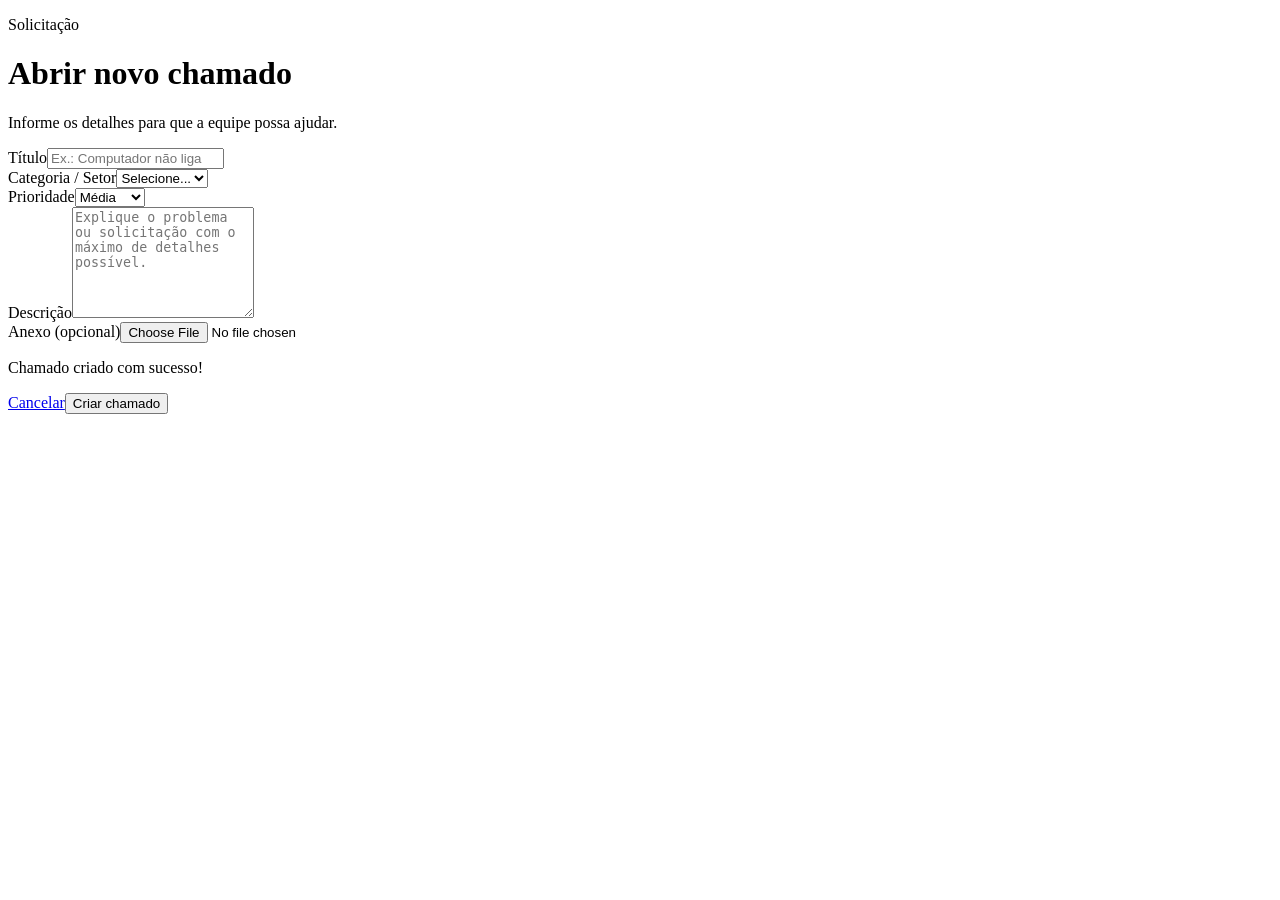
==== AHR-Solutions/novo-chamado.html @ e3c9f8b6 "primeiro commit" ====
<!DOCTYPE html>
<html lang="pt-BR">
<head>
  <meta charset="UTF-8"><meta name="viewport" content="width=device-width, initial-scale=1.0">
  <title>AHR Solutions | Novo Chamado</title>
  <link rel="stylesheet" href="css/style.css"><link rel="stylesheet" href="css/responsive.css">
</head>
<body>
  <div id="appShell"></div>
  <main class="main-content">
    <header class="page-header"><div><p class="eyebrow">Solicitação</p><h1>Abrir novo chamado</h1><p>Informe os detalhes para que a equipe possa ajudar.</p></div></header>
    <section class="card form-card">
      <form id="newTicketForm" class="form">
        <div class="form-group"><label for="title">Título</label><input id="title" required maxlength="100" placeholder="Ex.: Computador não liga"></div>
        <div class="form-grid">
          <div class="form-group"><label for="category">Categoria / Setor</label><select id="category" required><option value="">Selecione...</option><option>TI</option><option>RH</option><option>Financeiro</option><option>Facilities</option></select></div>
          <div class="form-group"><label for="priority">Prioridade</label><select id="priority" required><option>Baixa</option><option selected>Média</option><option>Alta</option><option>Urgente</option></select></div>
        </div>
        <div class="form-group"><label for="description">Descrição</label><textarea id="description" rows="7" required placeholder="Explique o problema ou solicitação com o máximo de detalhes possível."></textarea></div>
        <div class="form-group"><label for="attachment">Anexo (opcional)</label><input id="attachment" type="file"></div>
        <p id="ticketSuccess" class="success-message hidden">Chamado criado com sucesso!</p>
        <div class="form-actions"><a href="chamados.html" class="btn btn-secondary">Cancelar</a><button class="btn btn-primary" type="submit">Criar chamado</button></div>
      </form>
    </section>
  </main>
  <script src="js/app.js"></script><script src="js/novo-chamado.js"></script>
</body>
</html>
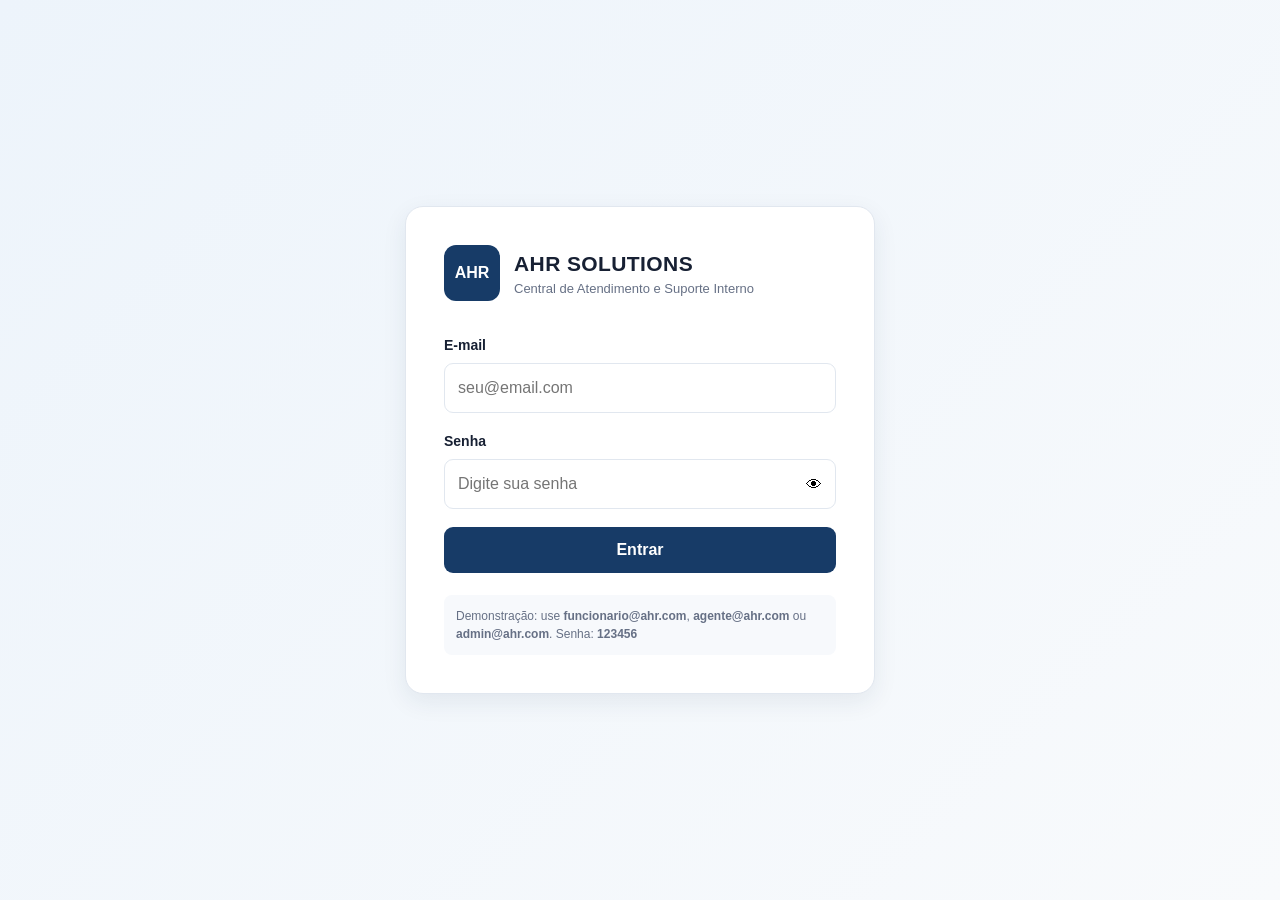
==== commit 5bfffd21: "integração com backend (Criação de chamados ja integrada com banco de dados e front)" ====
--- a/AHR-Solutions/novo-chamado.html
+++ b/AHR-Solutions/novo-chamado.html
@@ -1,28 +1,229 @@
 <!DOCTYPE html>
 <html lang="pt-BR">
+
 <head>
-  <meta charset="UTF-8"><meta name="viewport" content="width=device-width, initial-scale=1.0">
+  <meta charset="UTF-8">
+  <meta name="viewport" content="width=device-width, initial-scale=1.0">
+
   <title>AHR Solutions | Novo Chamado</title>
-  <link rel="stylesheet" href="css/style.css"><link rel="stylesheet" href="css/responsive.css">
+
+  <link rel="stylesheet" href="css/style.css">
+  <link rel="stylesheet" href="css/responsive.css">
 </head>
+
 <body>
+
   <div id="appShell"></div>
+
   <main class="main-content">
-    <header class="page-header"><div><p class="eyebrow">Solicitação</p><h1>Abrir novo chamado</h1><p>Informe os detalhes para que a equipe possa ajudar.</p></div></header>
+
+    <header class="page-header">
+      <div>
+        <p class="eyebrow">Solicitação</p>
+
+        <h1>Abrir novo chamado</h1>
+
+        <p>
+          Informe os detalhes para que a equipe possa ajudar.
+        </p>
+      </div>
+    </header>
+
     <section class="card form-card">
+
       <form id="newTicketForm" class="form">
-        <div class="form-group"><label for="title">Título</label><input id="title" required maxlength="100" placeholder="Ex.: Computador não liga"></div>
+
+        <!-- TÍTULO -->
+        <div class="form-group">
+
+          <label for="title">
+            Título
+          </label>
+
+          <input
+            id="title"
+            type="text"
+            required
+            maxlength="100"
+            placeholder="Ex.: Computador não liga"
+          >
+
+        </div>
+
+
         <div class="form-grid">
-          <div class="form-group"><label for="category">Categoria / Setor</label><select id="category" required><option value="">Selecione...</option><option>TI</option><option>RH</option><option>Financeiro</option><option>Facilities</option></select></div>
-          <div class="form-group"><label for="priority">Prioridade</label><select id="priority" required><option>Baixa</option><option selected>Média</option><option>Alta</option><option>Urgente</option></select></div>
-        </div>
-        <div class="form-group"><label for="description">Descrição</label><textarea id="description" rows="7" required placeholder="Explique o problema ou solicitação com o máximo de detalhes possível."></textarea></div>
-        <div class="form-group"><label for="attachment">Anexo (opcional)</label><input id="attachment" type="file"></div>
-        <p id="ticketSuccess" class="success-message hidden">Chamado criado com sucesso!</p>
-        <div class="form-actions"><a href="chamados.html" class="btn btn-secondary">Cancelar</a><button class="btn btn-primary" type="submit">Criar chamado</button></div>
+
+          <!-- CATEGORIA -->
+          <div class="form-group">
+
+            <label for="category">
+              Categoria
+            </label>
+
+            <select id="category" required>
+
+              <option value="">
+                Selecione...
+              </option>
+
+              <optgroup label="TI">
+
+                <option value="1">
+                  Hardware
+                </option>
+
+                <option value="2">
+                  Software
+                </option>
+
+                <option value="3">
+                  Rede
+                </option>
+
+              </optgroup>
+
+
+              <optgroup label="RH">
+
+                <option value="4">
+                  Documentação
+                </option>
+
+                <option value="5">
+                  Benefícios
+                </option>
+
+              </optgroup>
+
+
+              <optgroup label="Financeiro">
+
+                <option value="6">
+                  Pagamentos
+                </option>
+
+                <option value="7">
+                  Reembolsos
+                </option>
+
+              </optgroup>
+
+
+              <optgroup label="Facilities">
+
+                <option value="8">
+                  Manutenção
+                </option>
+
+              </optgroup>
+
+            </select>
+
+          </div>
+
+
+          <!-- PRIORIDADE -->
+          <div class="form-group">
+
+            <label for="priority">
+              Prioridade
+            </label>
+
+            <select id="priority" required>
+
+              <option value="BAIXA">
+                Baixa
+              </option>
+
+              <option value="MEDIA" selected>
+                Média
+              </option>
+
+              <option value="ALTA">
+                Alta
+              </option>
+
+              <option value="URGENTE">
+                Urgente
+              </option>
+
+            </select>
+
+          </div>
+
+        </div>
+
+
+        <!-- DESCRIÇÃO -->
+        <div class="form-group">
+
+          <label for="description">
+            Descrição
+          </label>
+
+          <textarea
+            id="description"
+            rows="7"
+            required
+            placeholder="Explique o problema ou solicitação com o máximo de detalhes possível."
+          ></textarea>
+
+        </div>
+
+
+        <!-- ANEXO -->
+        <div class="form-group">
+
+          <label for="attachment">
+            Anexo (opcional)
+          </label>
+
+          <input
+            id="attachment"
+            type="file"
+          >
+
+        </div>
+
+
+        <!-- MENSAGEM DE SUCESSO -->
+        <p
+          id="ticketSuccess"
+          class="success-message hidden"
+        >
+          Chamado criado com sucesso!
+        </p>
+
+
+        <!-- BOTÕES -->
+        <div class="form-actions">
+
+          <a
+            href="chamados.html"
+            class="btn btn-secondary"
+          >
+            Cancelar
+          </a>
+
+          <button
+            class="btn btn-primary"
+            type="submit"
+          >
+            Criar chamado
+          </button>
+
+        </div>
+
       </form>
+
     </section>
+
   </main>
-  <script src="js/app.js"></script><script src="js/novo-chamado.js"></script>
+
+
+  <script src="js/app.js"></script>
+  <script src="js/novo-chamado.js"></script>
+
 </body>
-</html>
+
+</html>
--- a/AHR-Solutions/css/style.css
+++ b/AHR-Solutions/css/style.css
@@ -0,0 +1,131 @@
+/* =========================================================
+   AHR SOLUTIONS - ESTILO PRINCIPAL
+   CSS puro e comentado para facilitar o estudo da equipe.
+   ========================================================= */
+
+:root {
+  --primary: #173b67;
+  --primary-dark: #0f2948;
+  --accent: #2d78c8;
+  --background: #f4f7fb;
+  --surface: #ffffff;
+  --text: #172033;
+  --muted: #667085;
+  --border: #e1e7ef;
+  --success: #1f8a55;
+  --warning: #b7791f;
+  --danger: #c83d3d;
+  --shadow: 0 8px 25px rgba(20, 45, 75, .08);
+  --radius: 12px;
+}
+
+* { box-sizing: border-box; margin: 0; padding: 0; }
+body { font-family: Arial, Helvetica, sans-serif; background: var(--background); color: var(--text); line-height: 1.5; }
+a { color: var(--accent); text-decoration: none; }
+button, input, select, textarea { font: inherit; }
+button { cursor: pointer; }
+
+.login-page { min-height: 100vh; display: grid; place-items: center; background: linear-gradient(135deg, #edf4fb, #f8fafc); }
+.login-container { width: 100%; padding: 24px; }
+.login-card { max-width: 470px; margin: auto; background: var(--surface); padding: 38px; border-radius: 18px; box-shadow: var(--shadow); border: 1px solid var(--border); }
+.brand { display: flex; align-items: center; gap: 14px; margin-bottom: 34px; }
+.brand-mark { width: 56px; height: 56px; display: grid; place-items: center; background: var(--primary); color: white; border-radius: 12px; font-weight: 800; }
+.brand h1 { font-size: 21px; letter-spacing: .4px; }
+.brand p { color: var(--muted); font-size: 13px; }
+
+.form { display: grid; gap: 18px; }
+.form-group { display: grid; gap: 7px; }
+.form-group label { font-weight: 700; font-size: 14px; }
+.form-group input, .form-group select, .form-group textarea, .filters input, .filters select {
+  width: 100%; border: 1px solid var(--border); border-radius: 9px; padding: 12px 13px; background: #fff; color: var(--text); outline: none;
+}
+.form-group input:focus, .form-group select:focus, .form-group textarea:focus, .filters input:focus, .filters select:focus { border-color: var(--accent); box-shadow: 0 0 0 3px rgba(45,120,200,.1); }
+.password-field { position: relative; }
+.password-field input { padding-right: 45px; }
+.password-toggle { position: absolute; right: 7px; top: 7px; border: 0; background: transparent; padding: 7px; }
+.btn { display: inline-flex; align-items: center; justify-content: center; gap: 8px; border: 0; border-radius: 9px; padding: 11px 17px; font-weight: 700; transition: transform .15s, opacity .15s; }
+.btn:hover { transform: translateY(-1px); }
+.btn-primary { background: var(--primary); color: #fff; }
+.btn-secondary { background: #eef3f8; color: var(--primary); }
+.btn-full { width: 100%; }
+.form-error { color: var(--danger); font-size: 13px; }
+.demo-hint { margin-top: 22px; color: var(--muted); font-size: 12px; background: #f7f9fc; padding: 12px; border-radius: 8px; }
+.hidden { display: none !important; }
+.success-message { color: var(--success); background: #eaf7f0; border-radius: 8px; padding: 10px 12px; font-size: 14px; }
+
+#appShell { position: fixed; inset: 0 auto 0 0; width: 245px; }
+.sidebar { height: 100%; background: var(--primary); color: #fff; padding: 24px 16px; display: flex; flex-direction: column; }
+.sidebar-brand { padding: 5px 10px 25px; border-bottom: 1px solid rgba(255,255,255,.12); }
+.sidebar-brand strong { display: block; font-size: 19px; }
+.sidebar-brand span { font-size: 11px; opacity: .72; }
+.nav { display: grid; gap: 5px; margin-top: 22px; }
+.nav a { color: rgba(255,255,255,.82); padding: 11px 12px; border-radius: 8px; font-size: 14px; }
+.nav a:hover, .nav a.active { background: rgba(255,255,255,.12); color: #fff; }
+.sidebar-bottom { margin-top: auto; border-top: 1px solid rgba(255,255,255,.12); padding-top: 15px; }
+.user-box { padding: 10px 12px; }
+.user-box strong { display: block; font-size: 14px; }
+.user-box small { opacity: .7; }
+.logout { width: 100%; margin-top: 8px; border: 1px solid rgba(255,255,255,.2); background: transparent; color: white; padding: 9px; border-radius: 8px; }
+
+.main-content { margin-left: 245px; padding: 34px; min-height: 100vh; }
+.page-header { display: flex; justify-content: space-between; align-items: center; gap: 20px; margin-bottom: 28px; }
+.page-header h1 { font-size: 30px; margin: 2px 0 5px; }
+.page-header p:not(.eyebrow) { color: var(--muted); }
+.eyebrow { color: var(--accent); text-transform: uppercase; font-size: 11px; font-weight: 800; letter-spacing: 1px; }
+
+.stats-grid { display: grid; grid-template-columns: repeat(4, 1fr); gap: 16px; margin-bottom: 20px; }
+.stat-card, .card { background: var(--surface); border: 1px solid var(--border); border-radius: var(--radius); box-shadow: var(--shadow); }
+.stat-card { padding: 20px; }
+.stat-card span, .stat-card small { display: block; color: var(--muted); }
+.stat-card strong { display: block; font-size: 30px; margin: 5px 0; color: var(--primary); }
+
+.content-grid { display: grid; grid-template-columns: minmax(0, 2fr) minmax(280px, 1fr); gap: 20px; }
+.detail-grid { align-items: start; }
+.content-grid > div { display: grid; gap: 20px; }
+.card { padding: 22px; }
+.card h2 { font-size: 18px; margin-bottom: 7px; }
+.card > p { color: var(--muted); }
+.section-heading { display: flex; justify-content: space-between; align-items: center; gap: 12px; margin-bottom: 18px; }
+.section-heading p { color: var(--muted); font-size: 13px; }
+
+.table-wrap { overflow-x: auto; }
+table { width: 100%; border-collapse: collapse; min-width: 650px; }
+th, td { text-align: left; padding: 13px 10px; border-bottom: 1px solid var(--border); font-size: 13px; }
+th { color: var(--muted); font-size: 11px; text-transform: uppercase; letter-spacing: .5px; }
+tbody tr:hover { background: #fafcff; }
+
+.badge { display: inline-block; padding: 5px 9px; border-radius: 999px; font-size: 11px; font-weight: 800; }
+.badge-open { background: #eaf2fb; color: #28649b; }
+.badge-progress { background: #e9eef9; color: #31558d; }
+.badge-waiting { background: #fff5df; color: var(--warning); }
+.badge-success { background: #e8f6ef; color: var(--success); }
+.badge-danger { background: #fdecec; color: var(--danger); }
+.priority-low { color: var(--success); }
+.priority-medium { color: var(--warning); }
+.priority-high, .priority-urgent { color: var(--danger); font-weight: 800; }
+
+.filters { display: grid; grid-template-columns: 2fr 1fr 1fr; gap: 10px; margin-bottom: 20px; }
+.form-grid { display: grid; grid-template-columns: 1fr 1fr; gap: 16px; }
+.form-card { max-width: 850px; }
+.form-actions { display: flex; justify-content: flex-end; gap: 10px; }
+textarea { resize: vertical; }
+
+.progress-list { display: grid; gap: 18px; margin-top: 15px; }
+.progress-label { display: flex; justify-content: space-between; font-size: 13px; margin-bottom: 7px; }
+.progress-label strong { color: var(--muted); }
+.progress { height: 8px; background: #e9eef4; border-radius: 99px; overflow: hidden; }
+.progress i { display: block; height: 100%; background: var(--accent); border-radius: inherit; }
+
+.ticket-meta { display: grid; grid-template-columns: repeat(3, 1fr); gap: 12px; padding-bottom: 20px; margin-bottom: 20px; border-bottom: 1px solid var(--border); }
+.ticket-meta span { color: var(--muted); font-size: 13px; }
+.ticket-meta strong { display: block; color: var(--text); margin-bottom: 3px; }
+
+.timeline { display: grid; gap: 22px; margin: 20px 0; }
+.timeline-item { position: relative; display: grid; grid-template-columns: 18px 1fr; gap: 12px; }
+.timeline-dot { width: 12px; height: 12px; margin-top: 4px; background: var(--accent); border-radius: 50%; }
+.timeline-item small { display: block; color: var(--muted); font-size: 11px; }
+.timeline-item p { margin-top: 5px; color: #3f4b5e; font-size: 14px; }
+.comment-form { border-top: 1px solid var(--border); padding-top: 18px; display: grid; gap: 10px; }
+
+.simple-list { list-style: none; display: grid; gap: 8px; margin-top: 15px; }
+.simple-list li { display: flex; justify-content: space-between; padding: 12px; background: #f7f9fc; border-radius: 8px; font-size: 13px; }
--- a/AHR-Solutions/css/responsive.css
+++ b/AHR-Solutions/css/responsive.css
@@ -0,0 +1,24 @@
+/* Regras para celular e telas menores */
+@media (max-width: 1000px) {
+  #appShell { position: static; width: 100%; }
+  .sidebar { height: auto; }
+  .nav { grid-template-columns: repeat(3, 1fr); }
+  .sidebar-bottom { margin-top: 12px; }
+  .main-content { margin-left: 0; padding: 24px; }
+  .stats-grid { grid-template-columns: repeat(2, 1fr); }
+  .content-grid { grid-template-columns: 1fr; }
+}
+
+@media (max-width: 650px) {
+  .login-card { padding: 26px 20px; }
+  .brand h1 { font-size: 18px; }
+  .page-header { align-items: flex-start; flex-direction: column; }
+  .page-header h1 { font-size: 25px; }
+  .stats-grid { grid-template-columns: 1fr 1fr; gap: 10px; }
+  .stat-card { padding: 15px; }
+  .stat-card strong { font-size: 24px; }
+  .nav { grid-template-columns: 1fr 1fr; }
+  .filters, .form-grid, .ticket-meta { grid-template-columns: 1fr; }
+  .main-content { padding: 18px 14px; }
+  .card { padding: 16px; }
+}
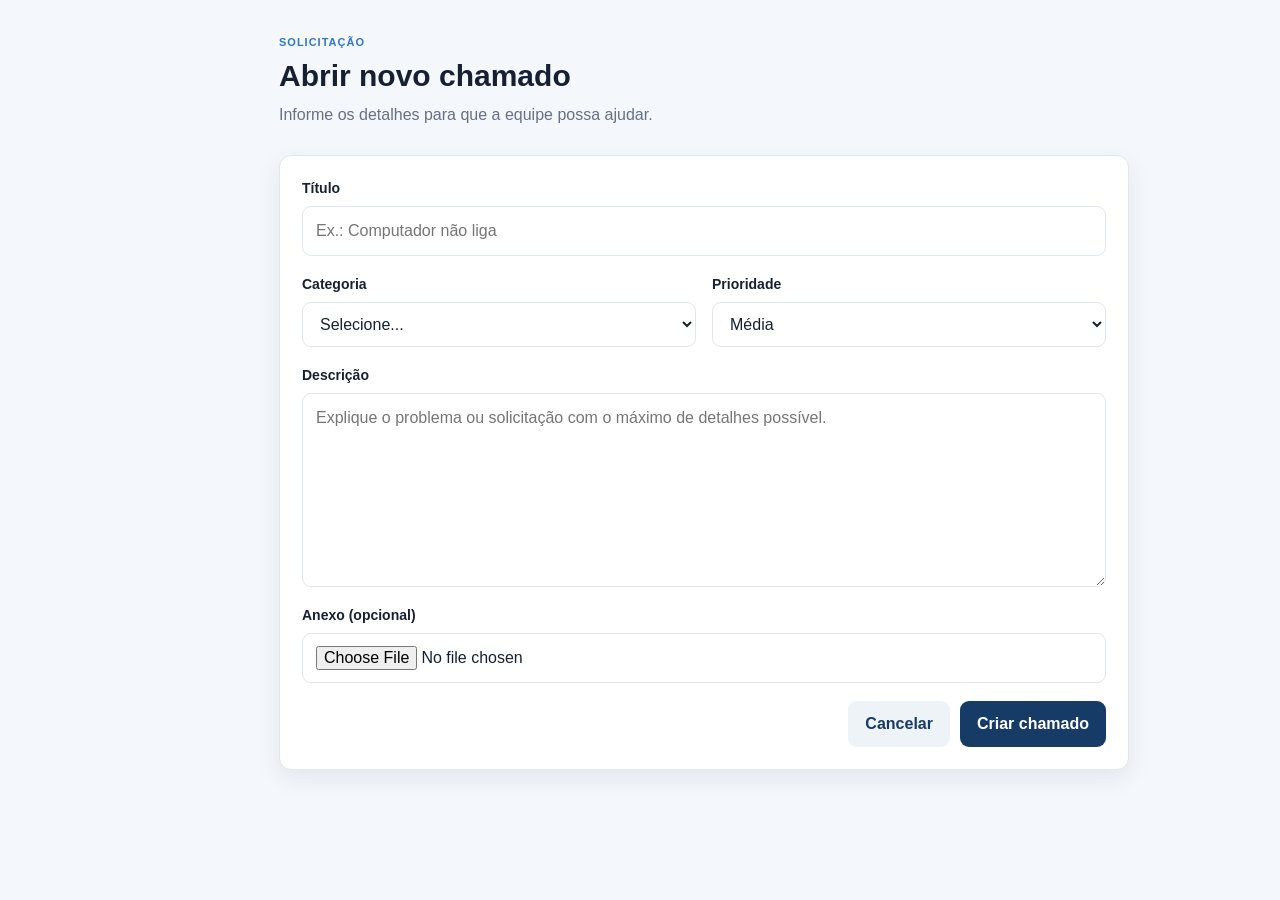
==== commit ae4af811: "Implement ticket management features: create, load, and display tickets with status and priority fil" ====
--- a/AHR-Solutions/novo-chamado.html
+++ b/AHR-Solutions/novo-chamado.html
@@ -3,12 +3,24 @@
 
 <head>
   <meta charset="UTF-8">
-  <meta name="viewport" content="width=device-width, initial-scale=1.0">
-
-  <title>AHR Solutions | Novo Chamado</title>
-
-  <link rel="stylesheet" href="css/style.css">
-  <link rel="stylesheet" href="css/responsive.css">
+  <meta
+    name="viewport"
+    content="width=device-width, initial-scale=1.0"
+  >
+
+  <title>
+    AHR Solutions | Novo Chamado
+  </title>
+
+  <link
+    rel="stylesheet"
+    href="css/style.css"
+  >
+
+  <link
+    rel="stylesheet"
+    href="css/responsive.css"
+  >
 </head>
 
 <body>
@@ -18,22 +30,32 @@
   <main class="main-content">
 
     <header class="page-header">
+
       <div>
-        <p class="eyebrow">Solicitação</p>
-
-        <h1>Abrir novo chamado</h1>
+
+        <p class="eyebrow">
+          Solicitação
+        </p>
+
+        <h1>
+          Abrir novo chamado
+        </h1>
 
         <p>
           Informe os detalhes para que a equipe possa ajudar.
         </p>
+
       </div>
+
     </header>
 
     <section class="card form-card">
 
-      <form id="newTicketForm" class="form">
-
-        <!-- TÍTULO -->
+      <form
+        id="newTicketForm"
+        class="form"
+      >
+
         <div class="form-group">
 
           <label for="title">
@@ -50,17 +72,18 @@
 
         </div>
 
-
         <div class="form-grid">
 
-          <!-- CATEGORIA -->
           <div class="form-group">
 
             <label for="category">
               Categoria
             </label>
 
-            <select id="category" required>
+            <select
+              id="category"
+              required
+            >
 
               <option value="">
                 Selecione...
@@ -82,7 +105,6 @@
 
               </optgroup>
 
-
               <optgroup label="RH">
 
                 <option value="4">
@@ -95,7 +117,6 @@
 
               </optgroup>
 
-
               <optgroup label="Financeiro">
 
                 <option value="6">
@@ -108,7 +129,6 @@
 
               </optgroup>
 
-
               <optgroup label="Facilities">
 
                 <option value="8">
@@ -121,21 +141,25 @@
 
           </div>
 
-
-          <!-- PRIORIDADE -->
           <div class="form-group">
 
             <label for="priority">
               Prioridade
             </label>
 
-            <select id="priority" required>
+            <select
+              id="priority"
+              required
+            >
 
               <option value="BAIXA">
                 Baixa
               </option>
 
-              <option value="MEDIA" selected>
+              <option
+                value="MEDIA"
+                selected
+              >
                 Média
               </option>
 
@@ -153,8 +177,6 @@
 
         </div>
 
-
-        <!-- DESCRIÇÃO -->
         <div class="form-group">
 
           <label for="description">
@@ -170,8 +192,6 @@
 
         </div>
 
-
-        <!-- ANEXO -->
         <div class="form-group">
 
           <label for="attachment">
@@ -185,8 +205,6 @@
 
         </div>
 
-
-        <!-- MENSAGEM DE SUCESSO -->
         <p
           id="ticketSuccess"
           class="success-message hidden"
@@ -194,8 +212,6 @@
           Chamado criado com sucesso!
         </p>
 
-
-        <!-- BOTÕES -->
         <div class="form-actions">
 
           <a
@@ -220,7 +236,6 @@
 
   </main>
 
-
   <script src="js/app.js"></script>
   <script src="js/novo-chamado.js"></script>
 
